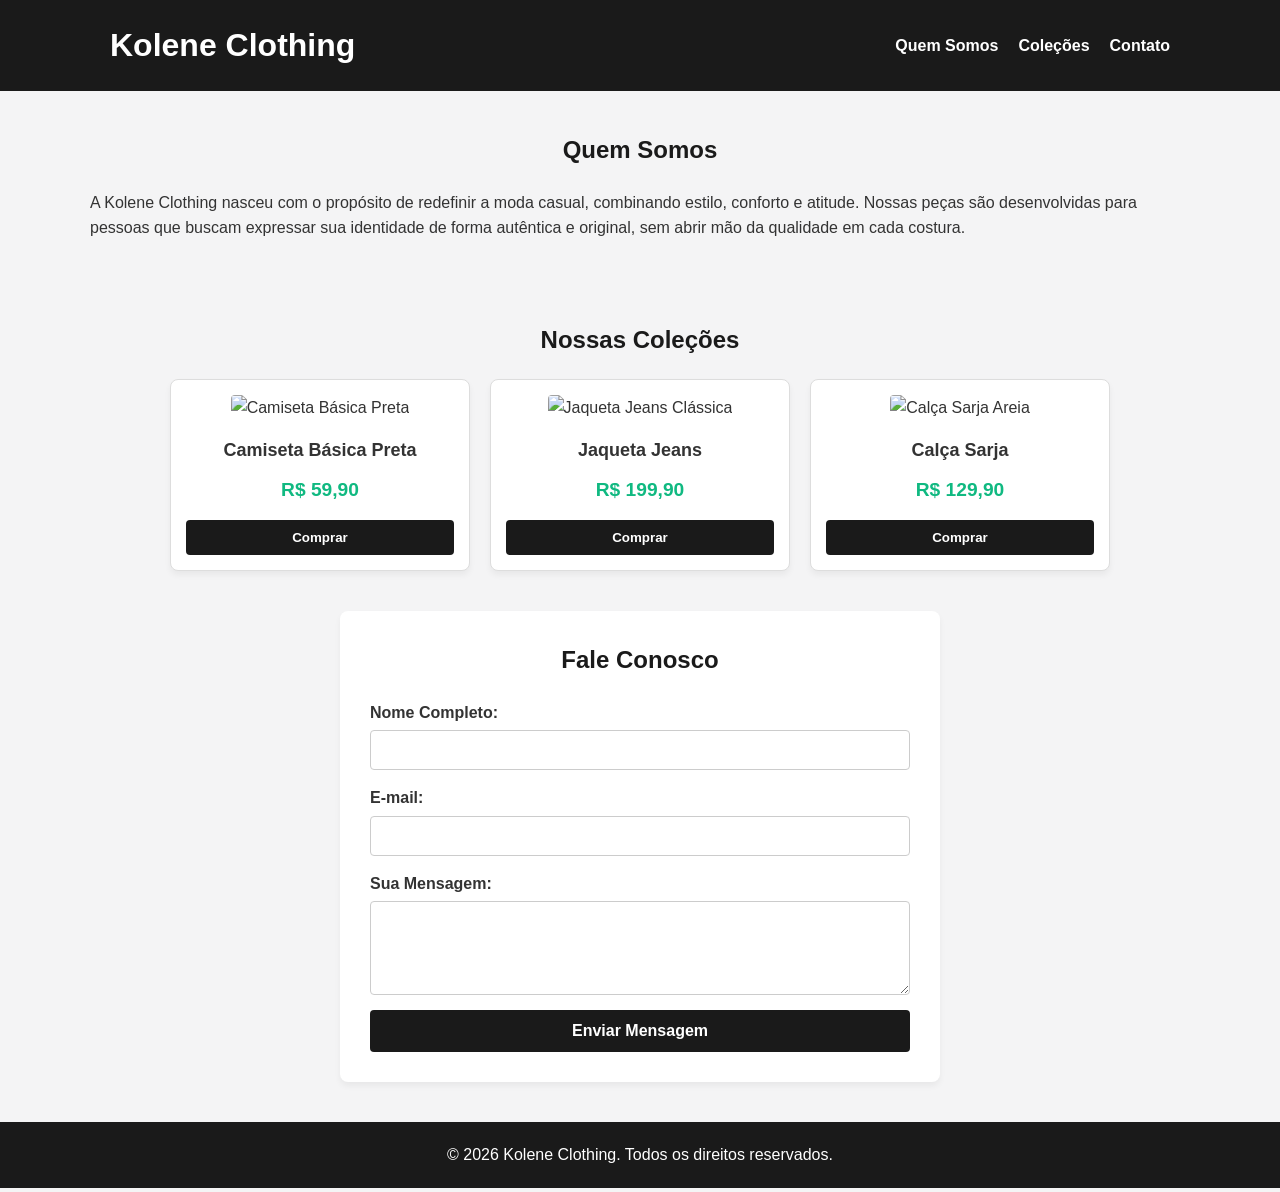
==== index.html @ 826382a7 "Entrega Etapa 01 - Projeto Prático de LPW" ====
<!DOCTYPE html>
<html lang="pt-BR">
<head>
    <meta charset="UTF-8">
    <meta name="viewport" content="width=device-width, initial-scale=1.0">
    <title> Clothing | Loja de Roupas</title>
    <link rel="stylesheet" href="style.css">
</head>
<body>
    <header>
        <div class="container header-flex">
            <h1>Kolene Clothing</h1>
            <nav>
                <ul>
                    <li><a href="#quem-somos">Quem Somos</a></li>
                    <li><a href="#colecoes">Coleções</a></li>
                    <li><a href="#contato">Contato</a></li>
                </ul>
            </nav>
        </div>
    </header>

    <main>
        <section id="quem-somos" class="container section-padding">
            <h2>Quem Somos</h2>
            <p>A Kolene Clothing nasceu com o propósito de redefinir a moda casual, combinando estilo, conforto e atitude. Nossas peças são desenvolvidas para pessoas que buscam expressar sua identidade de forma autêntica e original, sem abrir mão da qualidade em cada costura.</p>
        </section>

        <section id="colecoes" class="container section-padding">
            <h2>Nossas Coleções</h2>
            <div class="grid-produtos">
                <article class="produto-card">
                    <img src="https://via.placeholder.com/300x400?text=Camiseta+B%C3%A1sica" alt="Camiseta Básica Preta">
                    <h3>Camiseta Básica Preta</h3>
                    <p class="preco">R$ 59,90</p>
                    <button>Comprar</button>
                </article>
                <article class="produto-card">
                    <img src="https://via.placeholder.com/300x400?text=Jaqueta+Jeans" alt="Jaqueta Jeans Clássica">
                    <h3>Jaqueta Jeans</h3>
                    <p class="preco">R$ 199,90</p>
                    <button>Comprar</button>
                </article>
                <article class="produto-card">
                    <img src="https://via.placeholder.com/300x400?text=Cal%C3%A7a+Sarja" alt="Calça Sarja Areia">
                    <h3>Calça Sarja</h3>
                    <p class="preco">R$ 129,90</p>
                    <button>Comprar</button>
                </article>
            </div>
        </section>

        <section id="contato" class="container section-padding form-section">
            <h2>Fale Conosco</h2>
            <form action="#" method="POST">
                <div class="form-group">
                    <label for="nome">Nome Completo:</label>
                    <input type="text" id="nome" name="nome" required>
                </div>
                
                <div class="form-group">
                    <label for="email">E-mail:</label>
                    <input type="email" id="email" name="email" required>
                </div>
                
                <div class="form-group">
                    <label for="mensagem">Sua Mensagem:</label>
                    <textarea id="mensagem" name="mensagem" rows="4" required></textarea>
                </div>
                
                <button type="submit" class="btn-submit">Enviar Mensagem</button>
            </form>
        </section>
    </main>

    <footer>
        <div class="container">
            <p>&copy; 2026 Kolene Clothing. Todos os direitos reservados.</p>
        </div>
    </footer>
</body>
</html>
---- style.css ----
* {
    margin: 0;
    padding: 0;
    box-sizing: border-box;
}

body {
    font-family: 'Arial', sans-serif;
    background-color: #f4f4f5;
    color: #333;
    line-height: 1.6;
}

.container {
    max-width: 1100px;
    margin: 0 auto;
    padding: 0 20px;
}

.section-padding {
    padding: 40px 0;
}

header {
    background-color: #1a1a1a;
    color: #fff;
    padding: 20px 0;
}

.header-flex {
    display: flex;
    justify-content: space-between;
    align-items: center;
}

nav ul {
    display: flex;
    list-style: none;
    gap: 20px;
}

nav a {
    color: #fff;
    text-decoration: none;
    font-weight: bold;
    transition: color 0.3s ease;
}

nav a:hover {
    color: #f59e0b;
}

h2 {
    margin-bottom: 20px;
    color: #1a1a1a;
    text-align: center;
}

.grid-produtos {
    display: flex;
    flex-wrap: wrap;
    gap: 20px;
    justify-content: center;
}

.produto-card {
    background-color: #fff;
    border: 1px solid #ddd;
    border-radius: 8px;
    width: 300px;
    padding: 15px;
    text-align: center;
    box-shadow: 0 4px 6px rgba(0,0,0,0.05);
}

.produto-card img {
    width: 100%;
    border-radius: 4px;
    margin-bottom: 15px;
}

.produto-card h3 {
    font-size: 18px;
    margin-bottom: 10px;
}

.preco {
    font-weight: bold;
    color: #10b981;
    font-size: 1.2rem;
    margin-bottom: 15px;
}

.produto-card button {
    background-color: #1a1a1a;
    color: #fff;
    border: none;
    padding: 10px 20px;
    border-radius: 4px;
    cursor: pointer;
    font-weight: bold;
    width: 100%;
}

.produto-card button:hover {
    background-color: #f59e0b;
}

.form-section {
    background-color: #fff;
    border-radius: 8px;
    padding: 30px;
    box-shadow: 0 4px 6px rgba(0,0,0,0.05);
    max-width: 600px;
}

form {
    display: flex;
    flex-direction: column;
    gap: 15px;
}

.form-group {
    display: flex;
    flex-direction: column;
}

label {
    font-weight: bold;
    margin-bottom: 5px;
}

input, textarea {
    padding: 10px;
    border: 1px solid #ccc;
    border-radius: 4px;
    font-size: 16px;
}

.btn-submit {
    background-color: #1a1a1a;
    color: #fff;
    border: none;
    padding: 12px;
    border-radius: 4px;
    cursor: pointer;
    font-weight: bold;
    font-size: 16px;
}

.btn-submit:hover {
    background-color: #f59e0b;
}

footer {
    background-color: #1a1a1a;
    color: #fff;
    text-align: center;
    padding: 20px 0;
    margin-top: 40px;
}
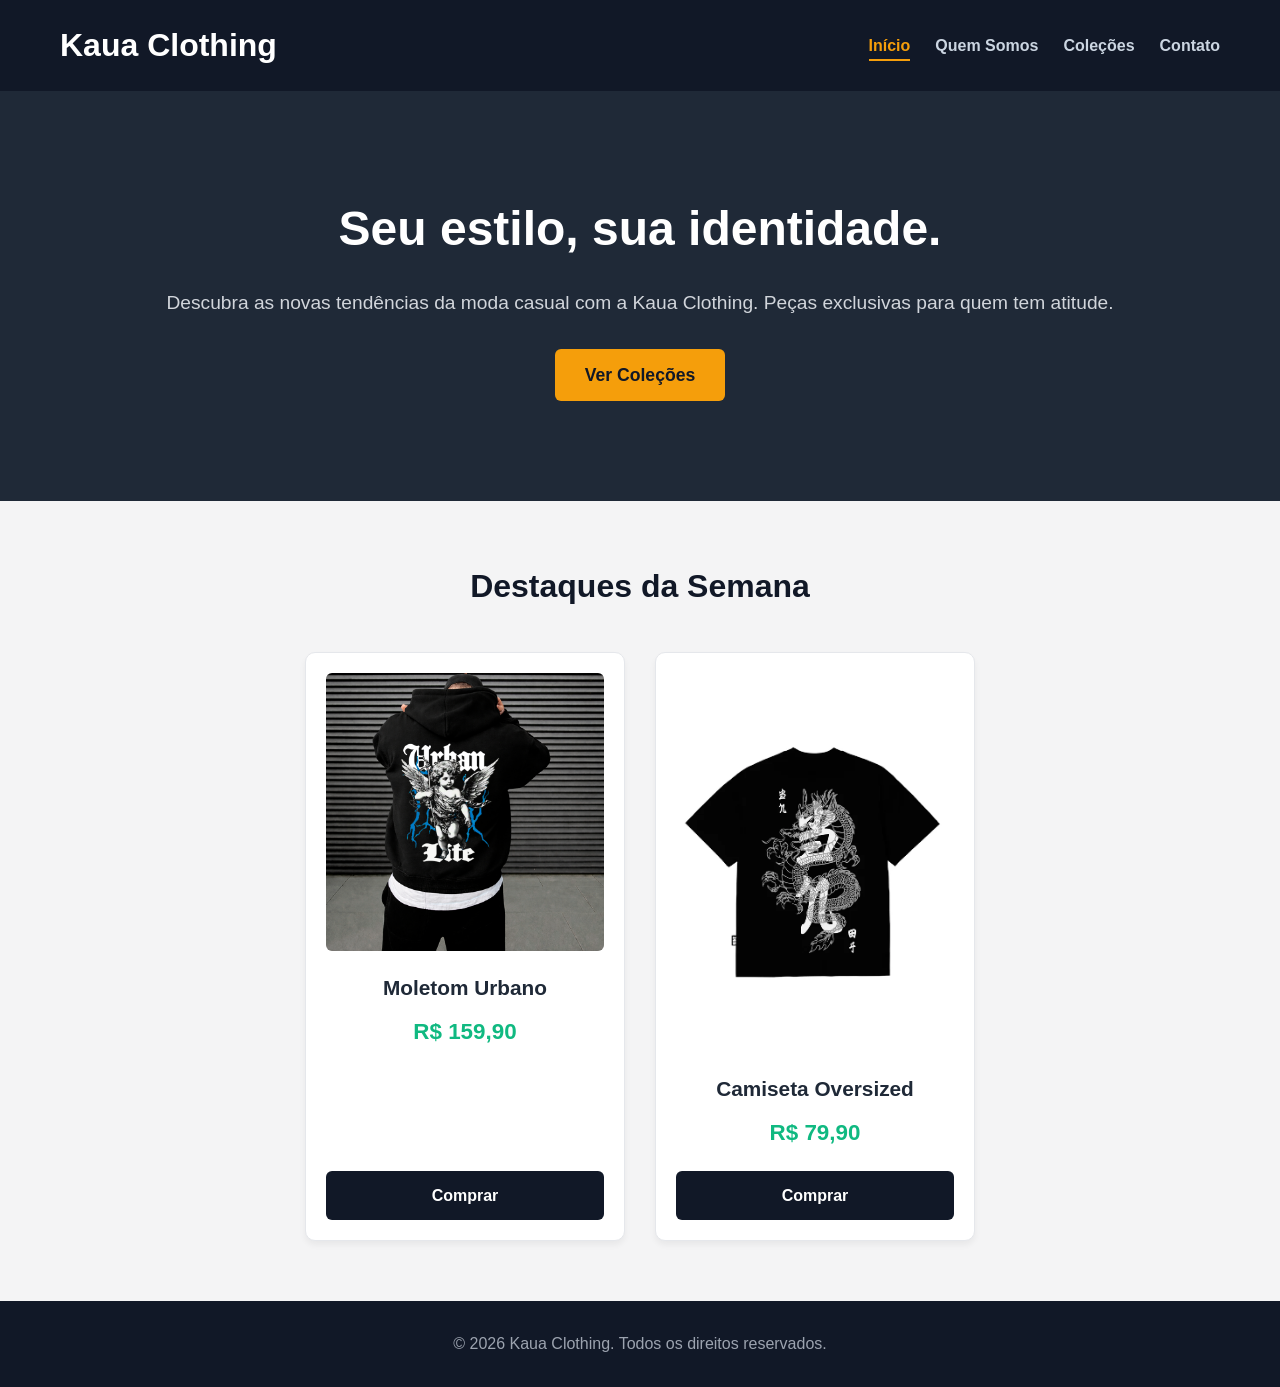
==== commit 6f0562fc: "Entrega Etapa 02 - Implementado código" ====
--- a/index.html
+++ b/index.html
@@ -3,79 +3,55 @@
 <head>
     <meta charset="UTF-8">
     <meta name="viewport" content="width=device-width, initial-scale=1.0">
-    <title> Clothing | Loja de Roupas</title>
+    <title>Kaua Clothing | Início</title>
     <link rel="stylesheet" href="style.css">
 </head>
 <body>
     <header>
         <div class="container header-flex">
-            <h1>Kolene Clothing</h1>
+            <h1>Kaua Clothing</h1>
             <nav>
                 <ul>
-                    <li><a href="#quem-somos">Quem Somos</a></li>
-                    <li><a href="#colecoes">Coleções</a></li>
-                    <li><a href="#contato">Contato</a></li>
+                    <li><a href="index.html" class="active">Início</a></li>
+                    <li><a href="sobre.html">Quem Somos</a></li>
+                    <li><a href="colecoes.html">Coleções</a></li>
+                    <li><a href="contato.html">Contato</a></li>
                 </ul>
             </nav>
         </div>
     </header>
 
     <main>
-        <section id="quem-somos" class="container section-padding">
-            <h2>Quem Somos</h2>
-            <p>A Kolene Clothing nasceu com o propósito de redefinir a moda casual, combinando estilo, conforto e atitude. Nossas peças são desenvolvidas para pessoas que buscam expressar sua identidade de forma autêntica e original, sem abrir mão da qualidade em cada costura.</p>
-        </section>
-
-        <section id="colecoes" class="container section-padding">
-            <h2>Nossas Coleções</h2>
-            <div class="grid-produtos">
-                <article class="produto-card">
-                    <img src="https://via.placeholder.com/300x400?text=Camiseta+B%C3%A1sica" alt="Camiseta Básica Preta">
-                    <h3>Camiseta Básica Preta</h3>
-                    <p class="preco">R$ 59,90</p>
-                    <button>Comprar</button>
-                </article>
-                <article class="produto-card">
-                    <img src="https://via.placeholder.com/300x400?text=Jaqueta+Jeans" alt="Jaqueta Jeans Clássica">
-                    <h3>Jaqueta Jeans</h3>
-                    <p class="preco">R$ 199,90</p>
-                    <button>Comprar</button>
-                </article>
-                <article class="produto-card">
-                    <img src="https://via.placeholder.com/300x400?text=Cal%C3%A7a+Sarja" alt="Calça Sarja Areia">
-                    <h3>Calça Sarja</h3>
-                    <p class="preco">R$ 129,90</p>
-                    <button>Comprar</button>
-                </article>
+        <section class="hero-section">
+            <div class="container hero-content">
+                <h2>Seu estilo, sua identidade.</h2>
+                <p>Descubra as novas tendências da moda casual com a Kaua Clothing. Peças exclusivas para quem tem atitude.</p>
+                <a href="colecoes.html" class="btn-primary">Ver Coleções</a>
             </div>
         </section>
 
-        <section id="contato" class="container section-padding form-section">
-            <h2>Fale Conosco</h2>
-            <form action="#" method="POST">
-                <div class="form-group">
-                    <label for="nome">Nome Completo:</label>
-                    <input type="text" id="nome" name="nome" required>
-                </div>
-                
-                <div class="form-group">
-                    <label for="email">E-mail:</label>
-                    <input type="email" id="email" name="email" required>
-                </div>
-                
-                <div class="form-group">
-                    <label for="mensagem">Sua Mensagem:</label>
-                    <textarea id="mensagem" name="mensagem" rows="4" required></textarea>
-                </div>
-                
-                <button type="submit" class="btn-submit">Enviar Mensagem</button>
-            </form>
+        <section class="container section-padding">
+            <h2 class="text-center">Destaques da Semana</h2>
+            <div class="grid-produtos">
+                <article class="produto-card">
+                    <img src="images/Moletom-urb.jpg" alt="Moletom Urbano">
+                    <h3>Moletom Urbano</h3>
+                    <p class="preco">R$ 159,90</p>
+                    <a href="colecoes.html" class="btn-secondary">Comprar</a>
+                </article>
+                <article class="produto-card">
+                    <img src="images/oversized.png" alt="Camiseta Oversized">
+                    <h3>Camiseta Oversized</h3>
+                    <p class="preco">R$ 79,90</p>
+                    <a href="colecoes.html" class="btn-secondary">Comprar</a>
+                </article>
+            </div>
         </section>
     </main>
 
     <footer>
         <div class="container">
-            <p>&copy; 2026 Kolene Clothing. Todos os direitos reservados.</p>
+            <p>&copy; 2026 Kaua Clothing. Todos os direitos reservados.</p>
         </div>
     </footer>
 </body>
--- a/style.css
+++ b/style.css
@@ -9,20 +9,32 @@
     background-color: #f4f4f5;
     color: #333;
     line-height: 1.6;
+    display: flex;
+    flex-direction: column;
+    min-height: 100vh;
+}
+
+main {
+    flex: 1;
 }
 
 .container {
-    max-width: 1100px;
+    max-width: 1200px;
     margin: 0 auto;
     padding: 0 20px;
 }
 
 .section-padding {
-    padding: 40px 0;
+    padding: 60px 0;
+}
+
+.text-center {
+    text-align: center;
+    margin-bottom: 40px;
 }
 
 header {
-    background-color: #1a1a1a;
+    background-color: #111827;
     color: #fff;
     padding: 20px 0;
 }
@@ -31,93 +43,183 @@
     display: flex;
     justify-content: space-between;
     align-items: center;
+    flex-wrap: wrap;
 }
 
 nav ul {
     display: flex;
     list-style: none;
-    gap: 20px;
+    gap: 25px;
 }
 
 nav a {
-    color: #fff;
+    color: #cbd5e1;
     text-decoration: none;
     font-weight: bold;
     transition: color 0.3s ease;
-}
-
-nav a:hover {
+    padding: 5px 0;
+}
+
+nav a:hover, nav a.active {
     color: #f59e0b;
+    border-bottom: 2px solid #f59e0b;
 }
 
 h2 {
-    margin-bottom: 20px;
-    color: #1a1a1a;
-    text-align: center;
-}
-
-.grid-produtos {
+    font-size: 2rem;
+    color: #111827;
+    margin-bottom: 20px;
+}
+
+.hero-section {
+    background-color: #1f2937;
+    color: #fff;
+    padding: 100px 20px;
+    text-align: center;
+}
+
+.hero-content h2 {
+    color: #fff;
+    font-size: 3rem;
+    margin-bottom: 20px;
+}
+
+.hero-content p {
+    font-size: 1.2rem;
+    margin-bottom: 30px;
+    color: #d1d5db;
+}
+
+.btn-primary {
+    background-color: #f59e0b;
+    color: #111827;
+    text-decoration: none;
+    padding: 12px 30px;
+    border-radius: 6px;
+    font-weight: bold;
+    font-size: 1.1rem;
+    display: inline-block;
+    border: none;
+    cursor: pointer;
+    transition: background-color 0.3s;
+}
+
+.btn-primary:hover {
+    background-color: #d97706;
+}
+
+.grid-produtos, .valores-grid {
     display: flex;
     flex-wrap: wrap;
-    gap: 20px;
+    gap: 30px;
     justify-content: center;
 }
 
-.produto-card {
+.produto-card, .valor-card {
     background-color: #fff;
-    border: 1px solid #ddd;
-    border-radius: 8px;
-    width: 300px;
-    padding: 15px;
+    border: 1px solid #e5e7eb;
+    border-radius: 10px;
+    width: 320px;
+    padding: 20px;
     text-align: center;
     box-shadow: 0 4px 6px rgba(0,0,0,0.05);
+    display: flex;
+    flex-direction: column;
 }
 
 .produto-card img {
     width: 100%;
-    border-radius: 4px;
-    margin-bottom: 15px;
-}
-
-.produto-card h3 {
-    font-size: 18px;
+    border-radius: 6px;
+    margin-bottom: 20px;
+}
+
+.produto-card h3, .valor-card h3 {
+    font-size: 1.3rem;
     margin-bottom: 10px;
+    color: #1f2937;
 }
 
 .preco {
     font-weight: bold;
     color: #10b981;
-    font-size: 1.2rem;
-    margin-bottom: 15px;
-}
-
-.produto-card button {
-    background-color: #1a1a1a;
+    font-size: 1.4rem;
+    margin-bottom: 20px;
+    flex-grow: 1;
+}
+
+.btn-secondary {
+    background-color: #111827;
     color: #fff;
     border: none;
-    padding: 10px 20px;
-    border-radius: 4px;
+    padding: 12px;
+    border-radius: 6px;
     cursor: pointer;
     font-weight: bold;
+    text-decoration: none;
+    display: inline-block;
     width: 100%;
-}
-
-.produto-card button:hover {
-    background-color: #f59e0b;
+    transition: background-color 0.3s;
+}
+
+.btn-secondary:hover {
+    background-color: #374151;
+}
+
+.sobre-content p {
+    font-size: 1.1rem;
+    margin-bottom: 40px;
+    text-align: justify;
+}
+
+.valor-card {
+    width: 30%;
+    min-width: 250px;
+    padding: 30px;
+}
+
+.contato-wrapper {
+    display: flex;
+    flex-wrap: wrap;
+    gap: 40px;
+    justify-content: space-between;
 }
 
 .form-section {
     background-color: #fff;
-    border-radius: 8px;
-    padding: 30px;
+    border-radius: 10px;
+    padding: 40px;
     box-shadow: 0 4px 6px rgba(0,0,0,0.05);
-    max-width: 600px;
+    flex: 2;
+    min-width: 300px;
+}
+
+.info-lateral {
+    flex: 1;
+    min-width: 250px;
+    background-color: #1f2937;
+    color: #fff;
+    padding: 40px;
+    border-radius: 10px;
+}
+
+.info-lateral h3, .info-lateral h4 {
+    color: #f59e0b;
+    margin-bottom: 15px;
+}
+
+.info-lateral p {
+    margin-bottom: 10px;
+}
+
+.info-lateral ul {
+    list-style: inside;
+    margin-left: 20px;
 }
 
 form {
     display: flex;
     flex-direction: column;
-    gap: 15px;
+    gap: 20px;
 }
 
 .form-group {
@@ -127,35 +229,28 @@
 
 label {
     font-weight: bold;
-    margin-bottom: 5px;
-}
-
-input, textarea {
-    padding: 10px;
-    border: 1px solid #ccc;
-    border-radius: 4px;
-    font-size: 16px;
-}
-
-.btn-submit {
-    background-color: #1a1a1a;
-    color: #fff;
-    border: none;
+    margin-bottom: 8px;
+    color: #374151;
+}
+
+input, textarea, select {
     padding: 12px;
-    border-radius: 4px;
-    cursor: pointer;
-    font-weight: bold;
-    font-size: 16px;
-}
-
-.btn-submit:hover {
-    background-color: #f59e0b;
+    border: 1px solid #d1d5db;
+    border-radius: 6px;
+    font-size: 1rem;
+    font-family: inherit;
+}
+
+input:focus, textarea:focus, select:focus {
+    outline: none;
+    border-color: #f59e0b;
+    box-shadow: 0 0 0 2px rgba(245, 158, 11, 0.2);
 }
 
 footer {
-    background-color: #1a1a1a;
-    color: #fff;
-    text-align: center;
-    padding: 20px 0;
-    margin-top: 40px;
-}
+    background-color: #111827;
+    color: #9ca3af;
+    text-align: center;
+    padding: 30px 0;
+    margin-top: auto;
+}
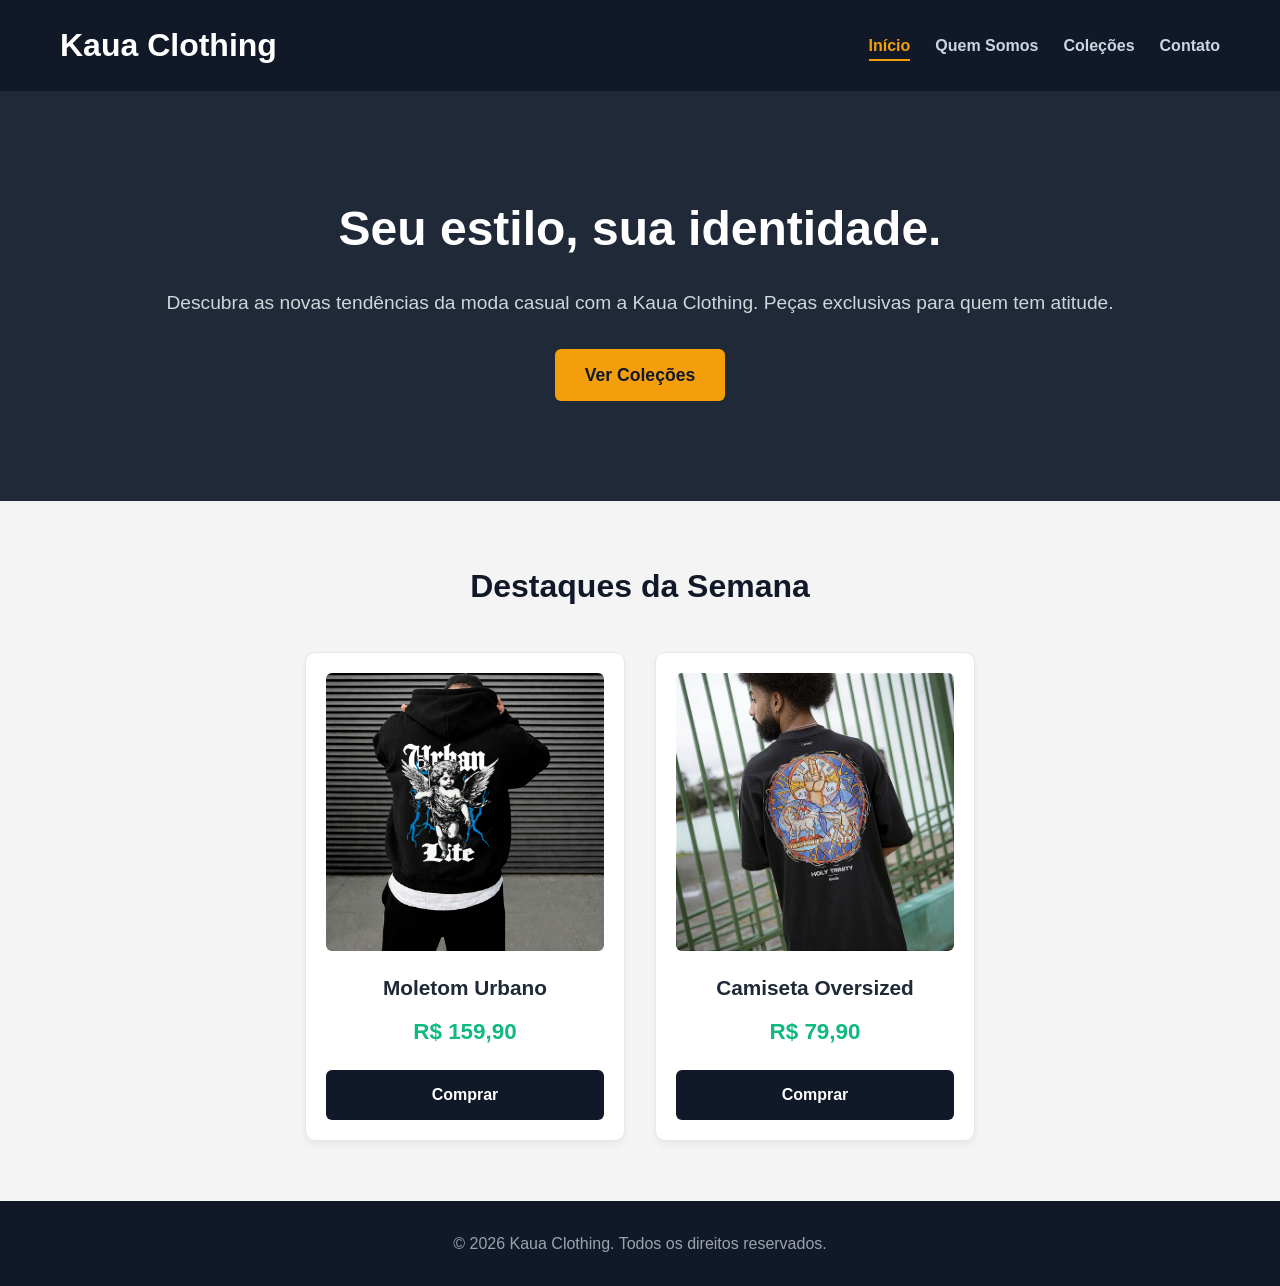
==== commit 9c0eb9c0: "alteracao de imagem" ====
--- a/index.html
+++ b/index.html
@@ -40,7 +40,7 @@
                     <a href="colecoes.html" class="btn-secondary">Comprar</a>
                 </article>
                 <article class="produto-card">
-                    <img src="images/oversized.png" alt="Camiseta Oversized">
+                    <img src="images/oversizes2.png" alt="Camiseta Oversized">
                     <h3>Camiseta Oversized</h3>
                     <p class="preco">R$ 79,90</p>
                     <a href="colecoes.html" class="btn-secondary">Comprar</a>
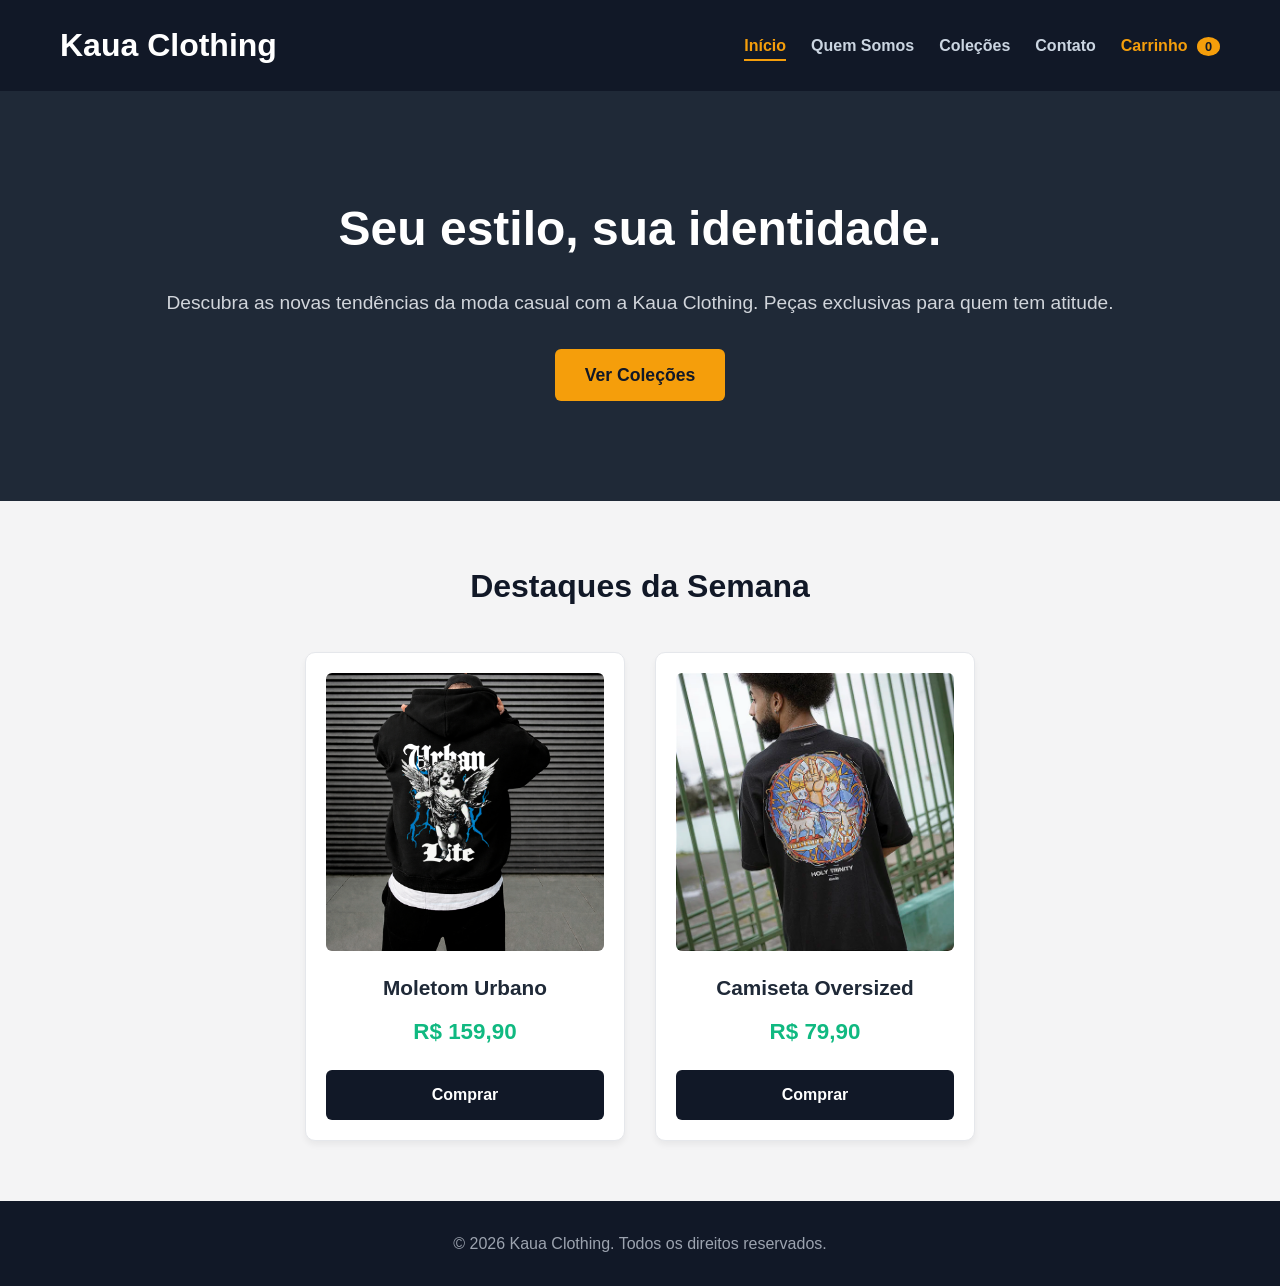
==== commit 73ad4c06: "Alterações para etapa 2" ====
--- a/index.html
+++ b/index.html
@@ -3,6 +3,7 @@
 <head>
     <meta charset="UTF-8">
     <meta name="viewport" content="width=device-width, initial-scale=1.0">
+    <meta name="description" content="Melhor loja para seu melhor estilo!">
     <title>Kaua Clothing | Início</title>
     <link rel="stylesheet" href="style.css">
 </head>
@@ -16,6 +17,7 @@
                     <li><a href="sobre.html">Quem Somos</a></li>
                     <li><a href="colecoes.html">Coleções</a></li>
                     <li><a href="contato.html">Contato</a></li>
+                    <li><a href="carrinho.html" style="color: #f59e0b;">Carrinho <span class="cart-counter">0</span></a></li>
                 </ul>
             </nav>
         </div>
@@ -54,5 +56,6 @@
             <p>&copy; 2026 Kaua Clothing. Todos os direitos reservados.</p>
         </div>
     </footer>
+    <script src="script.js"></script>
 </body>
 </html>
--- a/style.css
+++ b/style.css
@@ -37,6 +37,9 @@
     background-color: #111827;
     color: #fff;
     padding: 20px 0;
+    position: sticky;
+    top: 0;
+    z-index: 100;
 }
 
 .header-flex {
@@ -254,3 +257,81 @@
     padding: 30px 0;
     margin-top: auto;
 }
+table {
+    width: 100%;
+    max-width: 800px;
+    margin: 20px auto 0 auto;
+    border-collapse: collapse;
+    text-align: center;
+    background-color: #fff;
+    box-shadow: 0 4px 6px rgba(0,0,0,0.05);
+}
+
+th, td {
+    border: 1px solid #e5e7eb;
+    padding: 15px;
+}
+
+thead th[colspan="4"] {
+    background-color: #111827;
+    color: #fff;
+}
+
+thead th {
+    background-color: #f3f4f6;
+    color: #111827;
+}
+dl {
+    margin-top: 20px;
+    text-align: left;
+    max-width: 800px;
+    margin-left: auto;
+    margin-right: auto;
+}
+
+dt {
+    font-weight: bold;
+    color: #1f2937;
+    margin-top: 20px;
+    font-size: 1.2rem;
+}
+
+dd {
+    margin-bottom: 10px;
+    color: #4b5563;
+    margin-left: 0;
+    line-height: 1.8;
+}
+.cart-counter {
+    background-color: #f59e0b;
+    color: #111827;
+    border-radius: 50%;
+    padding: 2px 8px;
+    font-size: 0.8rem;
+    margin-left: 5px;
+}
+.produto-card {
+    transition: transform 0.3s;
+}
+
+.produto-card:hover {
+    transform: translateY(-5px);
+    box-shadow: 0 10px 15px rgba(0,0,0,0.1);
+}
+.carrinho-item {
+    padding: 15px;
+    border-bottom: 1px solid #ddd;
+}
+
+.btn-remover {
+    background-color: #dc2626;
+    color: white;
+    border: none;
+    padding: 5px 10px;
+    cursor: pointer;
+}
+
+.carrinho-resumo {
+    margin-top: 20px;
+    text-align: center;
+}
